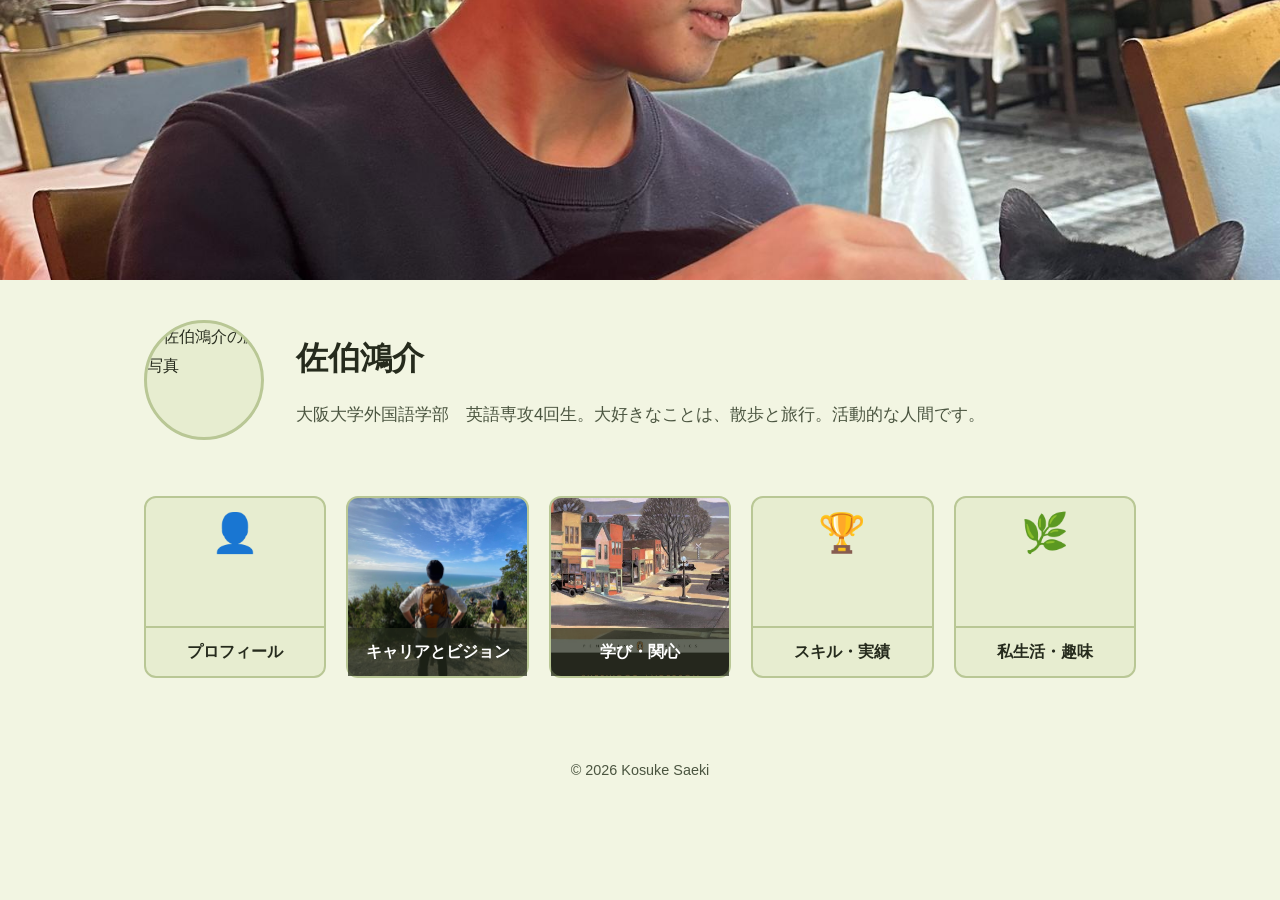
==== index.html @ ca541a39 "Replace placeholders with real photos for banner and two section thumbnails Co-Authored-By: Claude S" ====
<!doctype html>
<html lang="ja">
<head>
  <meta charset="UTF-8" />
  <meta name="viewport" content="width=device-width, initial-scale=1.0" />
  <meta name="robots" content="noindex, nofollow" />
  <title>佐伯鴻介 | Portfolio</title>
  <link rel="stylesheet" href="style.css" />
</head>
<body>
  <header class="banner">
    <img src="images/banner.jpg" alt="" />
  </header>

  <section class="profile-summary">
    <div class="profile-summary__photo">
      <img src="images/photo-placeholder.svg" alt="佐伯鴻介の顔写真" />
    </div>
    <div class="profile-summary__text">
      <h1>佐伯鴻介</h1>
      <p>大阪大学外国語学部　英語専攻4回生。大好きなことは、散歩と旅行。活動的な人間です。</p>
    </div>
  </section>

  <nav class="nav-grid" aria-label="セクションナビゲーション">
    <a class="nav-card" href="profile.html">
      <span class="nav-card__icon" aria-hidden="true">👤</span>
      <span class="nav-card__label">プロフィール</span>
    </a>
    <a class="nav-card nav-card--photo" href="career.html" style="background-image: url('images/career-thumb.jpg');">
      <span class="nav-card__label">キャリアとビジョン</span>
    </a>
    <a class="nav-card nav-card--photo" href="interests.html" style="background-image: url('images/interests-thumb.jpg');">
      <span class="nav-card__label">学び・関心</span>
    </a>
    <a class="nav-card" href="skills.html">
      <span class="nav-card__icon" aria-hidden="true">🏆</span>
      <span class="nav-card__label">スキル・実績</span>
    </a>
    <a class="nav-card" href="life.html">
      <span class="nav-card__icon" aria-hidden="true">🌿</span>
      <span class="nav-card__label">私生活・趣味</span>
    </a>
  </nav>

  <footer>&copy; 2026 Kosuke Saeki</footer>
</body>
</html>
---- style.css ----
:root {
  --color-bg: #f2f5e2;
  --color-card-bg: #e7edd0;
  --color-border: #b9c795;
  --color-text: #262b1d;
  --color-text-secondary: #4b5540;
  --color-accent: #b85c34;
  --color-accent-hover: #9a4b2a;
  --font-family: "Yu Gothic Medium", "Yu Gothic", "Noto Sans JP",
    "Hiragino Kaku Gothic ProN", Meiryo, sans-serif;
  --max-width: 1040px;
}

* {
  box-sizing: border-box;
}

body {
  margin: 0;
  background-color: var(--color-bg);
  color: var(--color-text);
  font-family: var(--font-family);
  font-size: 16px;
  line-height: 1.8;
}

a {
  color: var(--color-accent);
}

a:hover,
a:focus {
  color: var(--color-accent-hover);
}

img {
  max-width: 100%;
  display: block;
}

.container {
  max-width: var(--max-width);
  margin: 0 auto;
  padding: 0 24px;
}

/* ヘッダーバナー */
.banner {
  width: 100%;
  height: 280px;
  overflow: hidden;
}

.banner img {
  width: 100%;
  height: 100%;
  object-fit: cover;
}

/* 氏名・基本情報エリア */
.profile-summary {
  display: flex;
  align-items: center;
  gap: 32px;
  padding: 40px 24px;
  max-width: var(--max-width);
  margin: 0 auto;
}

.profile-summary__photo {
  flex: 0 0 auto;
  width: 120px;
  height: 120px;
  border-radius: 50%;
  overflow: hidden;
  border: 3px solid var(--color-border);
  background-color: var(--color-card-bg);
}

.profile-summary__photo img {
  width: 100%;
  height: 100%;
  object-fit: cover;
}

.profile-summary__text h1 {
  margin: 0 0 12px;
  font-size: 2rem;
}

.profile-summary__text p {
  margin: 0;
  color: var(--color-text-secondary);
  font-size: 1.05rem;
}

/* 5ブロックのナビゲーションカード */
.nav-grid {
  display: grid;
  grid-template-columns: repeat(5, 1fr);
  gap: 20px;
  padding: 16px 24px 56px;
  max-width: var(--max-width);
  margin: 0 auto;
}

.nav-card {
  display: flex;
  flex-direction: column;
  align-items: center;
  justify-content: center;
  aspect-ratio: 1 / 1;
  background-color: var(--color-card-bg);
  border: 2px solid var(--color-border);
  border-radius: 12px;
  text-decoration: none;
  color: var(--color-text);
  transition: border-color 0.2s ease, transform 0.2s ease;
}

.nav-card:hover,
.nav-card:focus {
  border-color: var(--color-accent);
  transform: translateY(-4px);
  color: var(--color-text);
}

.nav-card__icon {
  font-size: 2.4rem;
  margin-bottom: 12px;
}

.nav-card__label {
  width: 100%;
  text-align: center;
  padding: 10px 8px;
  font-size: 1rem;
  font-weight: 700;
  border-top: 2px solid var(--color-border);
  margin-top: auto;
}

.nav-card:hover .nav-card__label,
.nav-card:focus .nav-card__label {
  border-top-color: var(--color-accent);
}

.nav-card--photo {
  background-size: cover;
  background-position: center;
  justify-content: flex-end;
}

.nav-card--photo .nav-card__label {
  background-color: rgba(38, 43, 29, 0.72);
  color: #fff;
  border-top: none;
}

.nav-card--photo:hover,
.nav-card--photo:focus {
  border-color: var(--color-accent);
}

.nav-card--photo:hover .nav-card__label,
.nav-card--photo:focus .nav-card__label {
  background-color: var(--color-accent);
}

/* 詳細ページ内のセクション画像 */
.section-thumb {
  float: right;
  width: 260px;
  max-width: 40%;
  height: auto;
  margin: 0 0 20px 24px;
  border-radius: 12px;
  border: 2px solid var(--color-border);
  object-fit: cover;
}

@media (max-width: 600px) {
  .section-thumb {
    float: none;
    width: 100%;
    max-width: 320px;
    margin: 0 auto 20px;
  }
}

/* 詳細ページ共通 */
.page-header {
  padding: 24px;
  max-width: var(--max-width);
  margin: 0 auto;
}

.back-link {
  display: inline-block;
  margin-bottom: 16px;
  font-size: 0.95rem;
  text-decoration: none;
}

.page-header h1 {
  margin: 0 0 8px;
  font-size: 1.8rem;
}

.page-lead {
  color: var(--color-text-secondary);
}

.detail-section {
  max-width: var(--max-width);
  margin: 0 auto;
  padding: 0 24px 40px;
}

.detail-section h2 {
  font-size: 1.3rem;
  border-bottom: 2px solid var(--color-border);
  padding-bottom: 6px;
  margin-top: 40px;
}

.detail-section .placeholder-note {
  color: var(--color-text-secondary);
  font-style: normal;
}

.detail-section ul {
  margin: 0;
  padding-left: 1.4em;
}

.detail-section li {
  margin-bottom: 6px;
}

.photo-grid {
  display: grid;
  grid-template-columns: repeat(2, 1fr);
  gap: 16px;
  max-width: 480px;
}

.photo-grid img {
  width: 100%;
  aspect-ratio: 1 / 1;
  object-fit: cover;
  border-radius: 12px;
  border: 2px solid var(--color-border);
}

@media (max-width: 480px) {
  .photo-grid {
    grid-template-columns: 1fr;
    max-width: 260px;
  }
}

footer {
  text-align: center;
  padding: 24px;
  color: var(--color-text-secondary);
  font-size: 0.9rem;
}

/* レスポンシブ */
@media (max-width: 900px) {
  .nav-grid {
    grid-template-columns: repeat(3, 1fr);
  }
}

@media (max-width: 600px) {
  .banner {
    height: 160px;
  }

  .profile-summary {
    flex-direction: column;
    text-align: center;
    gap: 16px;
    padding: 28px 20px;
  }

  .nav-grid {
    grid-template-columns: repeat(2, 1fr);
    padding: 8px 20px 40px;
  }

  .profile-summary__text h1 {
    font-size: 1.6rem;
  }
}
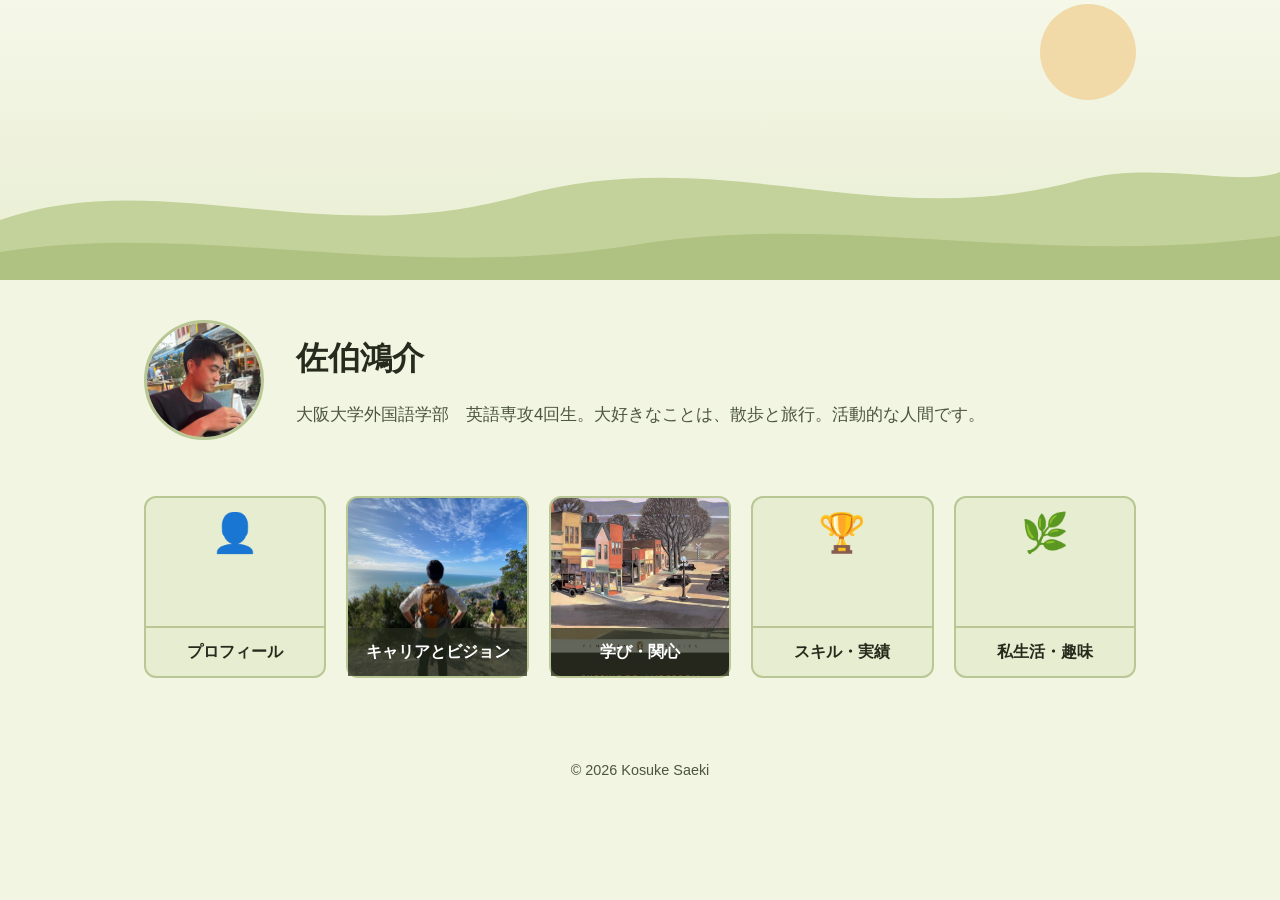
==== commit 055988c8: "Move cat photo to the round profile icon and shrink the Ohio thumbnail Crop and downscale the photo " ====
--- a/index.html
+++ b/index.html
@@ -9,12 +9,12 @@
 </head>
 <body>
   <header class="banner">
-    <img src="images/banner.jpg" alt="" />
+    <img src="images/banner-placeholder.svg" alt="" />
   </header>
 
   <section class="profile-summary">
     <div class="profile-summary__photo">
-      <img src="images/photo-placeholder.svg" alt="佐伯鴻介の顔写真" />
+      <img src="images/profile-icon.jpg" alt="佐伯鴻介の顔写真" />
     </div>
     <div class="profile-summary__text">
       <h1>佐伯鴻介</h1>
--- a/style.css
+++ b/style.css
@@ -179,6 +179,10 @@
   object-fit: cover;
 }
 
+.section-thumb--small {
+  width: 160px;
+}
+
 @media (max-width: 600px) {
   .section-thumb {
     float: none;
@@ -186,6 +190,10 @@
     max-width: 320px;
     margin: 0 auto 20px;
   }
+
+  .section-thumb--small {
+    max-width: 160px;
+  }
 }
 
 /* 詳細ページ共通 */
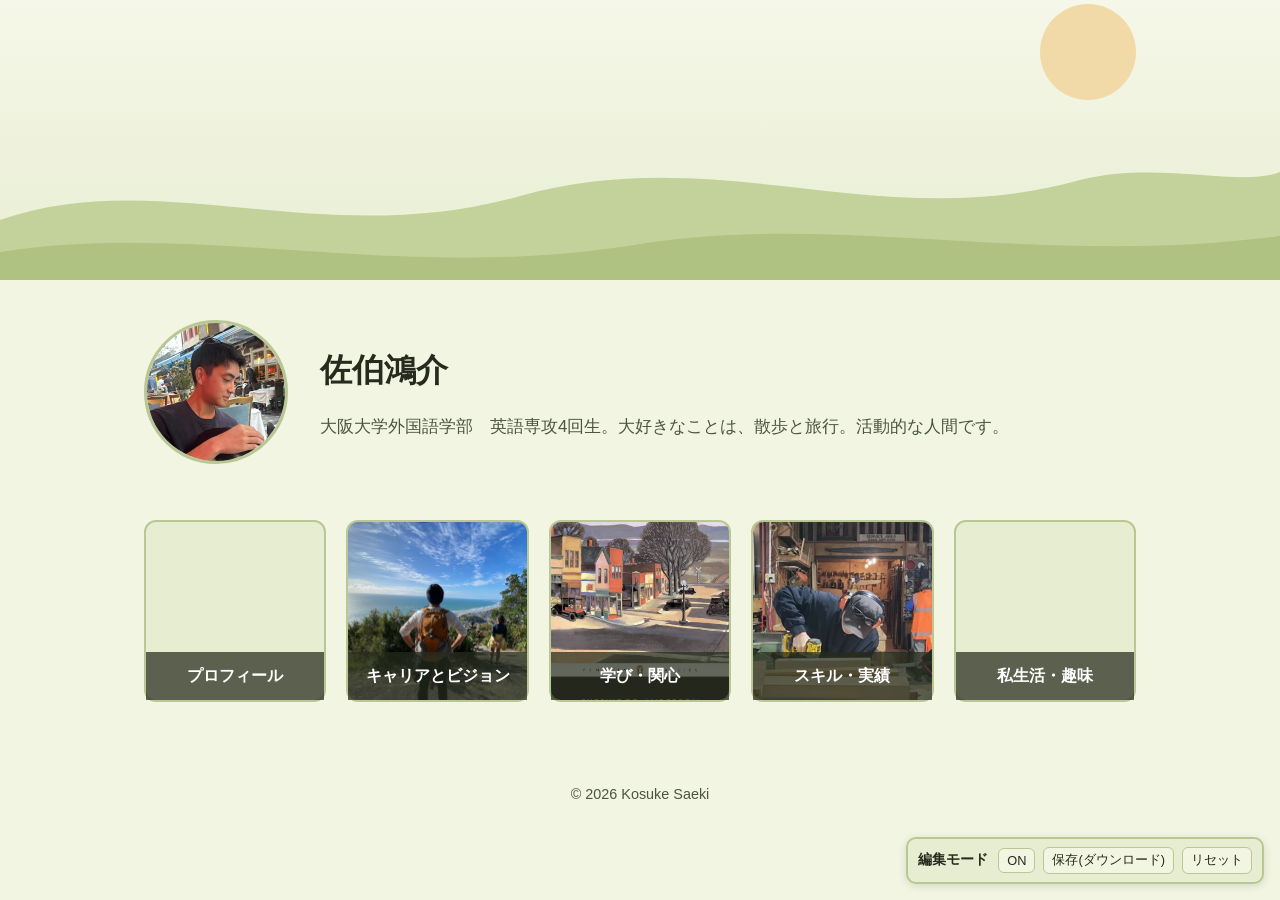
==== commit a1391f52: "Re-enable inline editing and fix the skills photo digest layout - Restore edit-mode.js and re-includ" ====
--- a/index.html
+++ b/index.html
@@ -23,8 +23,7 @@
   </section>
 
   <nav class="nav-grid" aria-label="セクションナビゲーション">
-    <a class="nav-card" href="profile.html">
-      <span class="nav-card__icon" aria-hidden="true">👤</span>
+    <a class="nav-card nav-card--photo" href="profile.html" style="background-image: url('images/icon-profile.svg');">
       <span class="nav-card__label">プロフィール</span>
     </a>
     <a class="nav-card nav-card--photo" href="career.html" style="background-image: url('images/career-thumb.jpg');">
@@ -33,16 +32,15 @@
     <a class="nav-card nav-card--photo" href="interests.html" style="background-image: url('images/interests-thumb.jpg');">
       <span class="nav-card__label">学び・関心</span>
     </a>
-    <a class="nav-card" href="skills.html">
-      <span class="nav-card__icon" aria-hidden="true">🏆</span>
+    <a class="nav-card nav-card--photo" href="skills.html" style="background-image: url('images/icon-skills.jpg');">
       <span class="nav-card__label">スキル・実績</span>
     </a>
-    <a class="nav-card" href="life.html">
-      <span class="nav-card__icon" aria-hidden="true">🌿</span>
+    <a class="nav-card nav-card--photo" href="life.html" style="background-image: url('images/icon-life.jpg');">
       <span class="nav-card__label">私生活・趣味</span>
     </a>
   </nav>
 
   <footer>&copy; 2026 Kosuke Saeki</footer>
+  <script src="edit-mode.js" defer></script>
 </body>
 </html>
--- a/style.css
+++ b/style.css
@@ -69,8 +69,8 @@
 
 .profile-summary__photo {
   flex: 0 0 auto;
-  width: 120px;
-  height: 120px;
+  width: 144px;
+  height: 144px;
   border-radius: 50%;
   overflow: hidden;
   border: 3px solid var(--color-border);
@@ -123,11 +123,6 @@
   border-color: var(--color-accent);
   transform: translateY(-4px);
   color: var(--color-text);
-}
-
-.nav-card__icon {
-  font-size: 2.4rem;
-  margin-bottom: 12px;
 }
 
 .nav-card__label {
@@ -183,6 +178,62 @@
   width: 160px;
 }
 
+.detail-section--skills {
+  display: flex;
+  flex-wrap: wrap;
+  align-items: flex-start;
+  gap: 24px;
+}
+
+.skills-text {
+  flex: 1 1 340px;
+  min-width: 0;
+}
+
+.skills-digest-wrap {
+  flex: 0 0 280px;
+  max-width: 100%;
+  text-align: center;
+}
+
+.digest-caption {
+  margin: 0 0 16px;
+  font-weight: 700;
+  color: var(--color-text-secondary);
+}
+
+.photo-digest {
+  display: flex;
+  align-items: center;
+  justify-content: center;
+  flex-wrap: wrap;
+  row-gap: 24px;
+}
+
+.photo-digest img {
+  width: 70px;
+  height: 70px;
+  border-radius: 50%;
+  object-fit: cover;
+  border: 4px solid var(--color-bg);
+  box-shadow: 0 0 0 2px var(--color-border);
+  margin-left: -18px;
+  position: relative;
+}
+
+.photo-digest img:first-child {
+  margin-left: 0;
+}
+
+.photo-digest img:nth-child(odd) {
+  transform: translateY(-20px);
+}
+
+.photo-digest img:nth-child(even) {
+  transform: translateY(20px);
+  z-index: 1;
+}
+
 @media (max-width: 600px) {
   .section-thumb {
     float: none;
@@ -194,6 +245,10 @@
   .section-thumb--small {
     max-width: 160px;
   }
+
+  .skills-digest-wrap {
+    flex-basis: 100%;
+  }
 }
 
 /* 詳細ページ共通 */
@@ -275,6 +330,88 @@
   font-size: 0.9rem;
 }
 
+/* 編集モード */
+.edit-mode-active [contenteditable="true"]:hover,
+.edit-mode-active [contenteditable="true"]:focus {
+  outline: 2px dashed var(--color-accent);
+  outline-offset: 2px;
+  background-color: rgba(184, 92, 52, 0.06);
+}
+
+.edit-panel {
+  position: fixed;
+  right: 16px;
+  bottom: 16px;
+  z-index: 1000;
+  display: flex;
+  align-items: center;
+  gap: 8px;
+  background-color: var(--color-card-bg);
+  border: 2px solid var(--color-border);
+  border-radius: 10px;
+  padding: 8px 10px;
+  font-size: 0.85rem;
+  box-shadow: 0 2px 10px rgba(0, 0, 0, 0.12);
+}
+
+.edit-panel__label {
+  font-weight: 700;
+  color: var(--color-text);
+  margin-right: 2px;
+}
+
+.edit-panel button {
+  font-family: var(--font-family);
+  font-size: 0.8rem;
+  border: 1px solid var(--color-border);
+  background-color: var(--color-bg);
+  color: var(--color-text);
+  border-radius: 6px;
+  padding: 4px 8px;
+  cursor: pointer;
+}
+
+.edit-panel button:hover {
+  border-color: var(--color-accent);
+  color: var(--color-accent);
+}
+
+.edit-img-dragging {
+  cursor: grabbing !important;
+  opacity: 0.85;
+  outline: 2px dashed var(--color-accent);
+  outline-offset: 2px;
+}
+
+.edit-img-toolbar {
+  position: absolute;
+  z-index: 1001;
+  display: flex;
+  gap: 4px;
+  background-color: var(--color-card-bg);
+  border: 2px solid var(--color-accent);
+  border-radius: 8px;
+  padding: 4px;
+  box-shadow: 0 2px 10px rgba(0, 0, 0, 0.18);
+}
+
+.edit-img-toolbar button {
+  font-family: var(--font-family);
+  font-size: 0.85rem;
+  line-height: 1;
+  border: 1px solid var(--color-border);
+  background-color: var(--color-bg);
+  color: var(--color-text);
+  border-radius: 5px;
+  padding: 5px 7px;
+  cursor: pointer;
+}
+
+.edit-img-toolbar button:hover {
+  border-color: var(--color-accent);
+  color: var(--color-accent);
+}
+
 /* レスポンシブ */
 @media (max-width: 900px) {
   .nav-grid {
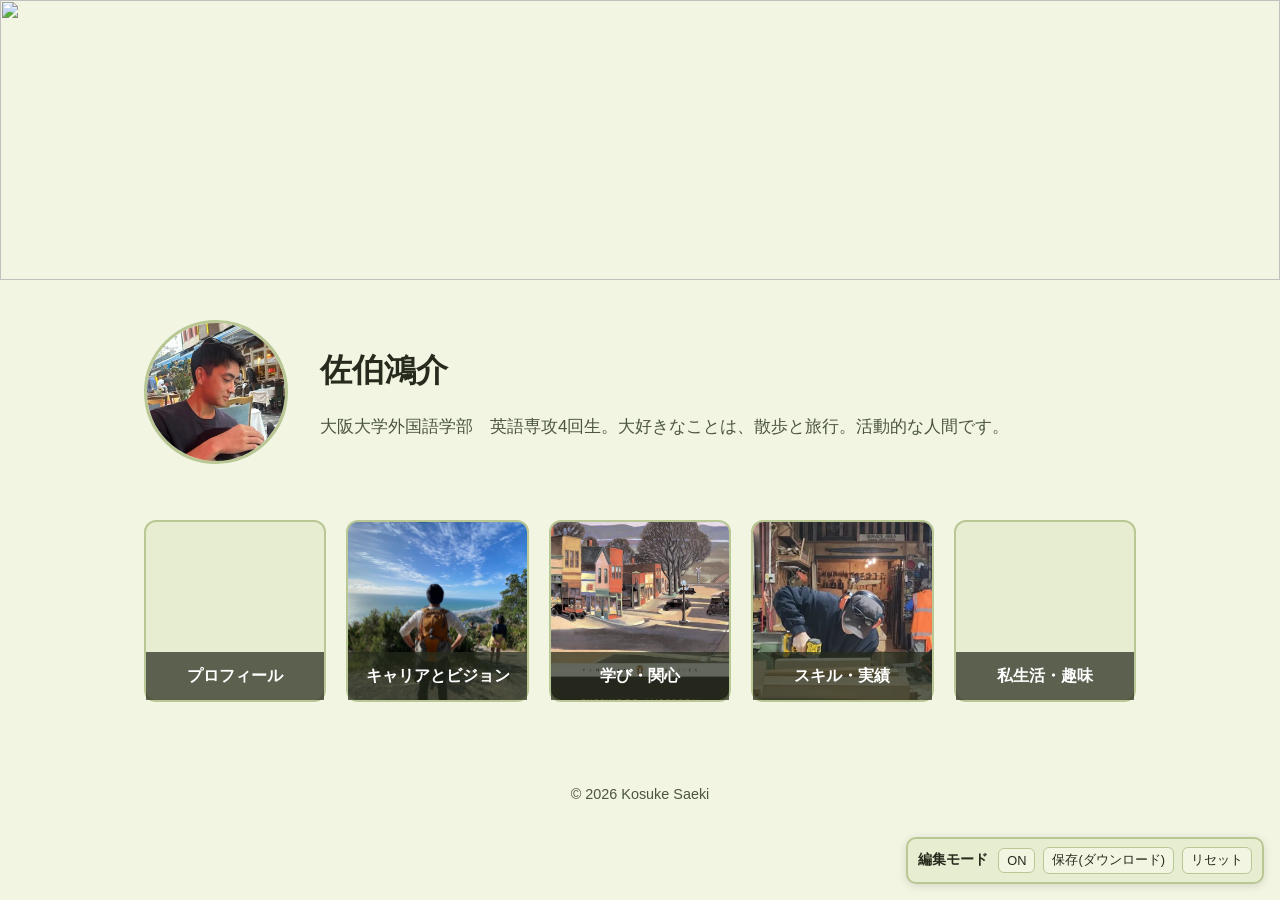
==== commit ad5d4eab: "Re-enable text editing across all seven pages, including the new gallery Restore edit-mode.js and in" ====
--- a/index.html
+++ b/index.html
@@ -9,7 +9,7 @@
 </head>
 <body>
   <header class="banner">
-    <img src="images/banner-placeholder.svg" alt="" />
+    <img src="images/banner.jpg" alt="" />
   </header>
 
   <section class="profile-summary">
--- a/style.css
+++ b/style.css
@@ -178,60 +178,28 @@
   width: 160px;
 }
 
-.detail-section--skills {
+.photo-gallery {
   display: flex;
-  flex-wrap: wrap;
-  align-items: flex-start;
-  gap: 24px;
-}
-
-.skills-text {
-  flex: 1 1 340px;
-  min-width: 0;
-}
-
-.skills-digest-wrap {
-  flex: 0 0 280px;
-  max-width: 100%;
-  text-align: center;
-}
-
-.digest-caption {
-  margin: 0 0 16px;
-  font-weight: 700;
+  flex-direction: column;
+  gap: 32px;
+}
+
+.photo-gallery figure {
+  margin: 0;
+  max-width: 640px;
+}
+
+.photo-gallery img {
+  width: 100%;
+  display: block;
+  border-radius: 12px;
+  border: 2px solid var(--color-border);
+}
+
+.photo-gallery figcaption {
+  margin-top: 10px;
   color: var(--color-text-secondary);
-}
-
-.photo-digest {
-  display: flex;
-  align-items: center;
-  justify-content: center;
-  flex-wrap: wrap;
-  row-gap: 24px;
-}
-
-.photo-digest img {
-  width: 70px;
-  height: 70px;
-  border-radius: 50%;
-  object-fit: cover;
-  border: 4px solid var(--color-bg);
-  box-shadow: 0 0 0 2px var(--color-border);
-  margin-left: -18px;
-  position: relative;
-}
-
-.photo-digest img:first-child {
-  margin-left: 0;
-}
-
-.photo-digest img:nth-child(odd) {
-  transform: translateY(-20px);
-}
-
-.photo-digest img:nth-child(even) {
-  transform: translateY(20px);
-  z-index: 1;
+  font-size: 0.95rem;
 }
 
 @media (max-width: 600px) {
@@ -244,10 +212,6 @@
 
   .section-thumb--small {
     max-width: 160px;
-  }
-
-  .skills-digest-wrap {
-    flex-basis: 100%;
   }
 }
 
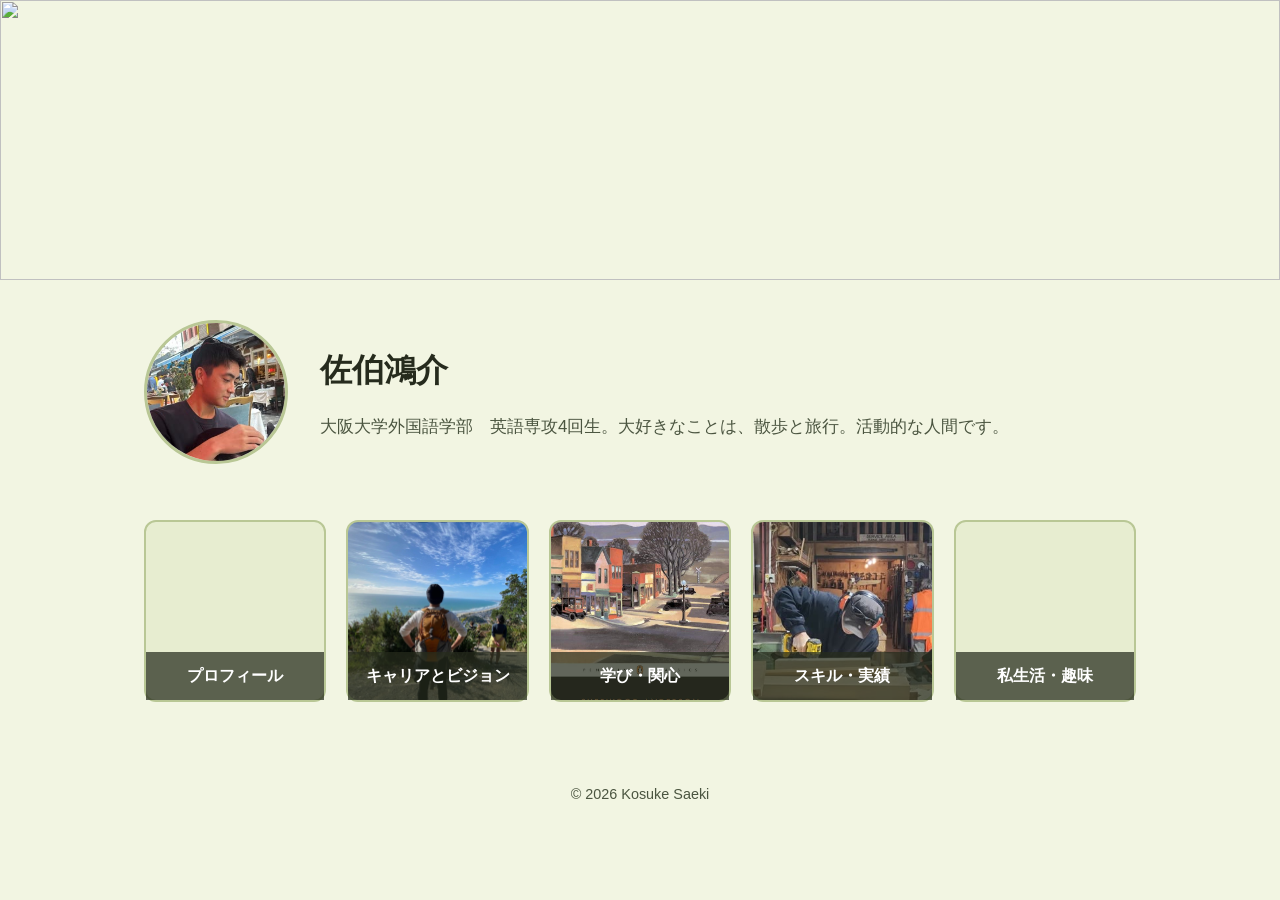
==== commit de2b40aa: "Lock the site for public launch: remove edit mode from all pages Delete edit-mode.js, its script inc" ====
--- a/index.html
+++ b/index.html
@@ -41,6 +41,5 @@
   </nav>
 
   <footer>&copy; 2026 Kosuke Saeki</footer>
-  <script src="edit-mode.js" defer></script>
 </body>
 </html>
--- a/style.css
+++ b/style.css
@@ -294,87 +294,6 @@
   font-size: 0.9rem;
 }
 
-/* 編集モード */
-.edit-mode-active [contenteditable="true"]:hover,
-.edit-mode-active [contenteditable="true"]:focus {
-  outline: 2px dashed var(--color-accent);
-  outline-offset: 2px;
-  background-color: rgba(184, 92, 52, 0.06);
-}
-
-.edit-panel {
-  position: fixed;
-  right: 16px;
-  bottom: 16px;
-  z-index: 1000;
-  display: flex;
-  align-items: center;
-  gap: 8px;
-  background-color: var(--color-card-bg);
-  border: 2px solid var(--color-border);
-  border-radius: 10px;
-  padding: 8px 10px;
-  font-size: 0.85rem;
-  box-shadow: 0 2px 10px rgba(0, 0, 0, 0.12);
-}
-
-.edit-panel__label {
-  font-weight: 700;
-  color: var(--color-text);
-  margin-right: 2px;
-}
-
-.edit-panel button {
-  font-family: var(--font-family);
-  font-size: 0.8rem;
-  border: 1px solid var(--color-border);
-  background-color: var(--color-bg);
-  color: var(--color-text);
-  border-radius: 6px;
-  padding: 4px 8px;
-  cursor: pointer;
-}
-
-.edit-panel button:hover {
-  border-color: var(--color-accent);
-  color: var(--color-accent);
-}
-
-.edit-img-dragging {
-  cursor: grabbing !important;
-  opacity: 0.85;
-  outline: 2px dashed var(--color-accent);
-  outline-offset: 2px;
-}
-
-.edit-img-toolbar {
-  position: absolute;
-  z-index: 1001;
-  display: flex;
-  gap: 4px;
-  background-color: var(--color-card-bg);
-  border: 2px solid var(--color-accent);
-  border-radius: 8px;
-  padding: 4px;
-  box-shadow: 0 2px 10px rgba(0, 0, 0, 0.18);
-}
-
-.edit-img-toolbar button {
-  font-family: var(--font-family);
-  font-size: 0.85rem;
-  line-height: 1;
-  border: 1px solid var(--color-border);
-  background-color: var(--color-bg);
-  color: var(--color-text);
-  border-radius: 5px;
-  padding: 5px 7px;
-  cursor: pointer;
-}
-
-.edit-img-toolbar button:hover {
-  border-color: var(--color-accent);
-  color: var(--color-accent);
-}
 
 /* レスポンシブ */
 @media (max-width: 900px) {
